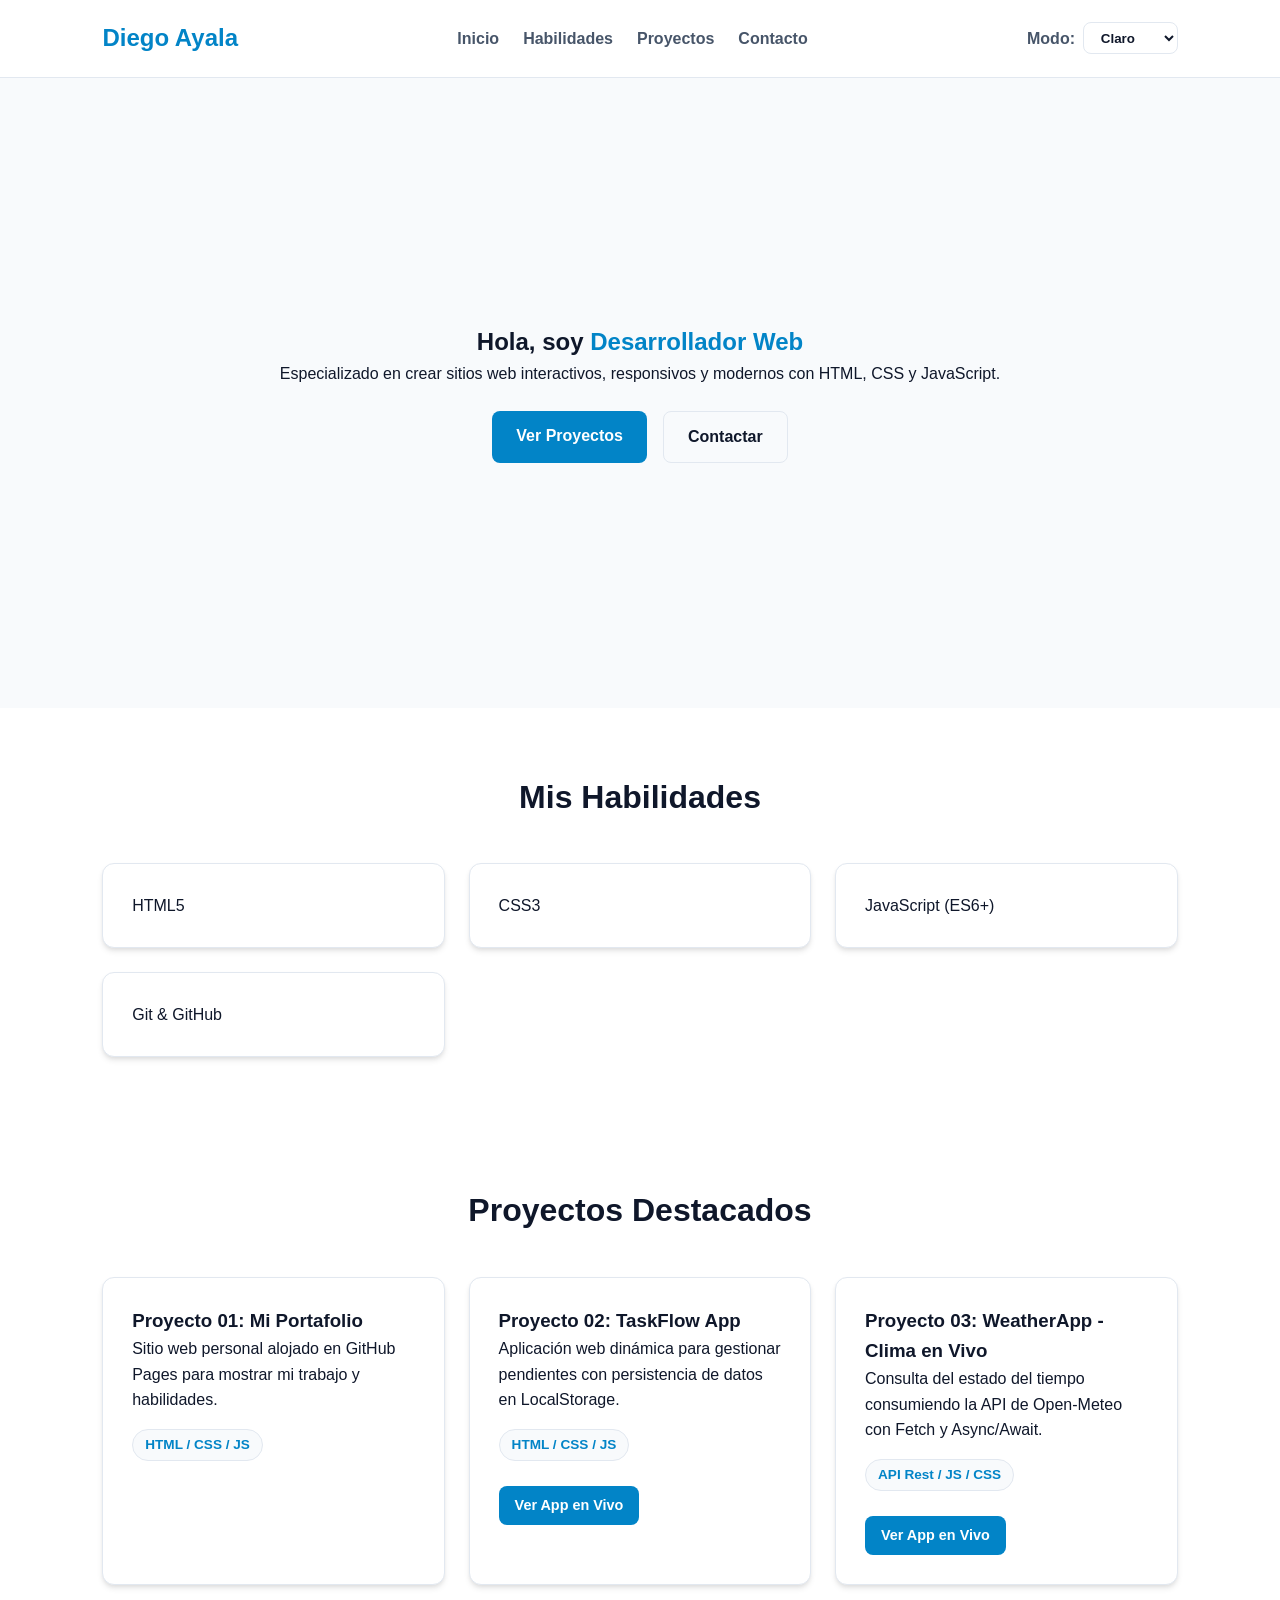
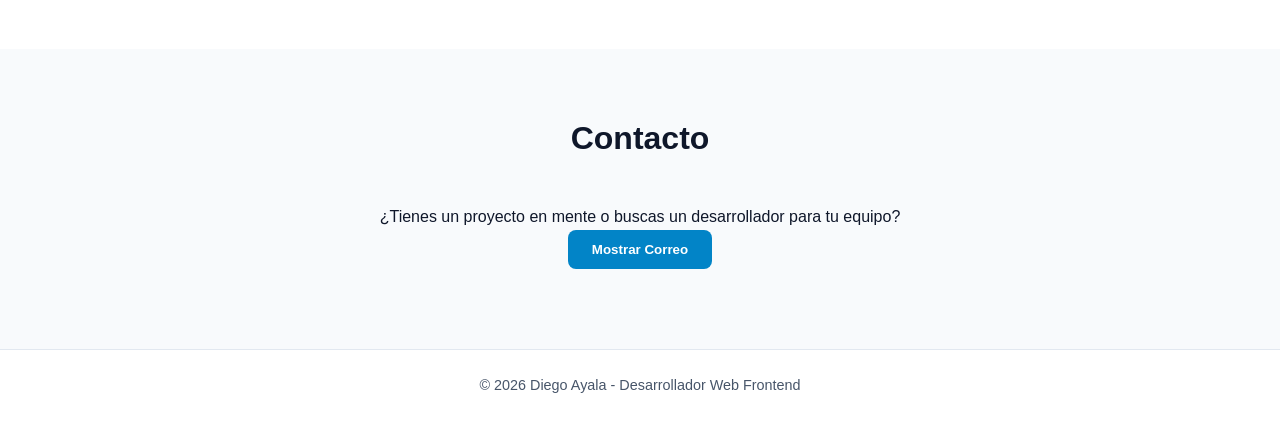
==== index.html @ 1b3116e3 "Cambiado boton de tema por desplegable Modo Claro/Oscuro" ====
<!DOCTYPE html>
<html lang="es">
<head>
    <meta charset="UTF-8">
    <meta name="viewport" content="width=device-width, initial-scale=1.0">
    <title>Portafolio | Desarrollador Web Frontend</title>
    <link rel="stylesheet" href="./css/styles.css">
</head>
<body>

    <header class="navbar">
        <div class="logo">Diego Ayala</div>
        <nav>
            <ul>
                <li><a href="#inicio">Inicio</a></li>
                <li><a href="#habilidades">Habilidades</a></li>
                <li><a href="#proyectos">Proyectos</a></li>
                <li><a href="#contacto">Contacto</a></li>
            </ul>
        </nav>
        <div class="theme-selector">
    <label for="theme-select">Modo:</label>
    <select id="theme-select" class="theme-dropdown">
        <option value="light">Claro</option>
        <option value="dark">Oscuro</option>
    </select>
</div>
    </header>

    <main>
        <section id="inicio" class="hero">
            <div class="hero-content">
                <h1>Hola, soy <span class="highlight">Desarrollador Web</span></h1>
                <p>Especializado en crear sitios web interactivos, responsivos y modernos con HTML, CSS y JavaScript.</p>
                <div class="hero-buttons">
                    <a href="#proyectos" class="btn primary">Ver Proyectos</a>
                    <a href="#contacto" class="btn secondary">Contactar</a>
                </div>
            </div>
        </section>

        <section id="habilidades" class="skills">
            <h2>Mis Habilidades</h2>
            <div class="skills-grid">
                <div class="skill-card">HTML5</div>
                <div class="skill-card">CSS3</div>
                <div class="skill-card">JavaScript (ES6+)</div>
                <div class="skill-card">Git & GitHub</div>
            </div>
        </section>

        <section id="proyectos" class="projects">
            <h2>Proyectos Destacados</h2>
            <div class="projects-grid">
                <div class="project-card">
                    <h3>Proyecto 01: Mi Portafolio</h3>
                    <p>Sitio web personal alojado en GitHub Pages para mostrar mi trabajo y habilidades.</p>
                    <span class="tag">HTML / CSS / JS</span>
                </div>

                <div class="project-card">
                    <h3>Proyecto 02: TaskFlow App</h3>
                    <p>Aplicación web dinámica para gestionar pendientes con persistencia de datos en LocalStorage.</p>
                    <span class="tag">HTML / CSS / JS</span>
                    <br><br>
                    <a href="./landing-app/" class="btn primary btn-app">Ver App en Vivo</a>
                </div>

                <div class="project-card">
                    <h3>Proyecto 03: WeatherApp - Clima en Vivo</h3>
                    <p>Consulta del estado del tiempo consumiendo la API de Open-Meteo con Fetch y Async/Await.</p>
                    <span class="tag">API Rest / JS / CSS</span>
                    <br><br>
                    <a href="./weather-app/" class="btn primary btn-app">Ver App en Vivo</a>
                </div>
            </div>
        </section>

        <section id="contacto" class="contact">
            <h2>Contacto</h2>
            <p>¿Tienes un proyecto en mente o buscas un desarrollador para tu equipo?</p>
            <button id="btn-contacto" class="btn primary">Mostrar Correo</button>
            <p id="info-contacto" class="hidden-info"></p>
        </section>
    </main>

    <footer>
        <p>&copy; 2026 Diego Ayala - Desarrollador Web Frontend</p>
    </footer>

    <script src="./js/main.js"></script>
</body>
</html>
---- css/styles.css ----
:root {
    --bg-primary: #ffffff;
    --bg-secondary: #f8fafc;
    --bg-card: #ffffff;
    --text-primary: #0f172a;
    --text-secondary: #475569;
    --accent-color: #0284c7;
    --accent-hover: #0369a1;
    --border-color: #e2e8f0;
    --shadow: 0 4px 6px -1px rgba(0, 0, 0, 0.1), 0 2px 4px -1px rgba(0, 0, 0, 0.06);
    --shadow-hover: 0 20px 25px -5px rgba(0, 0, 0, 0.1), 0 10px 10px -5px rgba(0, 0, 0, 0.04);
}

[data-theme="dark"] {
    --bg-primary: #0f172a;
    --bg-secondary: #1e293b;
    --bg-card: #1e293b;
    --text-primary: #f8fafc;
    --text-secondary: #94a3b8;
    --accent-color: #38bdf8;
    --accent-hover: #7dd3fc;
    --border-color: #334155;
    --shadow: 0 4px 6px -1px rgba(0, 0, 0, 0.3);
    --shadow-hover: 0 20px 25px -5px rgba(0, 0, 0, 0.5);
}

html {
    scroll-behavior: smooth;
}

* {
    margin: 0;
    padding: 0;
    box-sizing: border-box;
    transition: background-color 0.3s ease, color 0.3s ease, border-color 0.3s ease, transform 0.3s ease, box-shadow 0.3s ease;
}

body {
    font-family: 'Segoe UI', Tahoma, Geneva, Verdana, sans-serif;
    background-color: var(--bg-primary);
    color: var(--text-primary);
    line-height: 1.6;
}


.navbar {
    display: flex;
    justify-content: space-between;
    align-items: center;
    padding: 1.2rem 8%;
    background-color: var(--bg-card);
    border-bottom: 1px solid var(--border-color);
    position: sticky;
    top: 0;
    z-index: 100;
}

.logo {
    font-size: 1.5rem;
    font-weight: 700;
    color: var(--accent-color);
}

.navbar nav ul {
    display: flex;
    list-style: none;
    gap: 1.5rem;
}

.navbar nav a {
    text-decoration: none;
    color: var(--text-secondary);
    font-weight: 600;
}

.navbar nav a:hover {
    color: var(--accent-color);
}

.theme-selector {
    display: flex;
    align-items: center;
    gap: 0.5rem;
    font-weight: 600;
    color: var(--text-secondary);
}

.theme-dropdown {
    background-color: var(--bg-primary);
    color: var(--text-primary);
    border: 1px solid var(--border-color);
    padding: 0.4rem 0.8rem;
    border-radius: 8px;
    font-weight: 600;
    cursor: pointer;
    outline: none;
}

.theme-dropdown:focus {
    border-color: var(--accent-color);
}


section {
    padding: 4rem 8%;
}

.hero {
    min-height: 70vh;
    display: flex;
    align-items: center;
    justify-content: center;
    text-align: center;
    background-color: var(--bg-secondary);
}

.highlight {
    color: var(--accent-color);
}

.hero-buttons {
    margin-top: 1.5rem;
    display: flex;
    gap: 1rem;
    justify-content: center;
}

.btn {
    padding: 0.75rem 1.5rem;
    border-radius: 8px;
    text-decoration: none;
    font-weight: 600;
    border: none;
    cursor: pointer;
    display: inline-block;
}

.btn.primary {
    background-color: var(--accent-color);
    color: #fff;
}

.btn.primary:hover {
    background-color: var(--accent-hover);
    transform: translateY(-2px);
}

.btn.secondary {
    background-color: transparent;
    color: var(--text-primary);
    border: 1px solid var(--border-color);
}

.btn.secondary:hover {
    border-color: var(--accent-color);
    color: var(--accent-color);
}


h2 {
    text-align: center;
    margin-bottom: 2.5rem;
    font-size: 2rem;
}

.skills-grid, .projects-grid {
    display: grid;
    grid-template-columns: repeat(auto-fit, minmax(280px, 1fr));
    gap: 1.5rem;
}

.skill-card, .project-card {
    background-color: var(--bg-card);
    padding: 1.8rem;
    border-radius: 12px;
    border: 1px solid var(--border-color);
    box-shadow: var(--shadow);
}

.skill-card:hover, .project-card:hover {
    transform: translateY(-6px);
    box-shadow: var(--shadow-hover);
}

.tag {
    display: inline-block;
    background-color: var(--bg-secondary);
    color: var(--accent-color);
    padding: 0.25rem 0.75rem;
    border-radius: 20px;
    font-size: 0.85rem;
    font-weight: 600;
    margin-top: 1rem;
    border: 1px solid var(--border-color);
}

.btn-app {
    font-size: 0.9rem;
    padding: 0.5rem 1rem;
}


.contact {
    text-align: center;
    background-color: var(--bg-secondary);
}

.hidden-info {
    margin-top: 1rem;
    font-weight: bold;
    color: var(--accent-color);
}

footer {
    text-align: center;
    padding: 1.5rem;
    border-top: 1px solid var(--border-color);
    color: var(--text-secondary);
    font-size: 0.9rem;
}
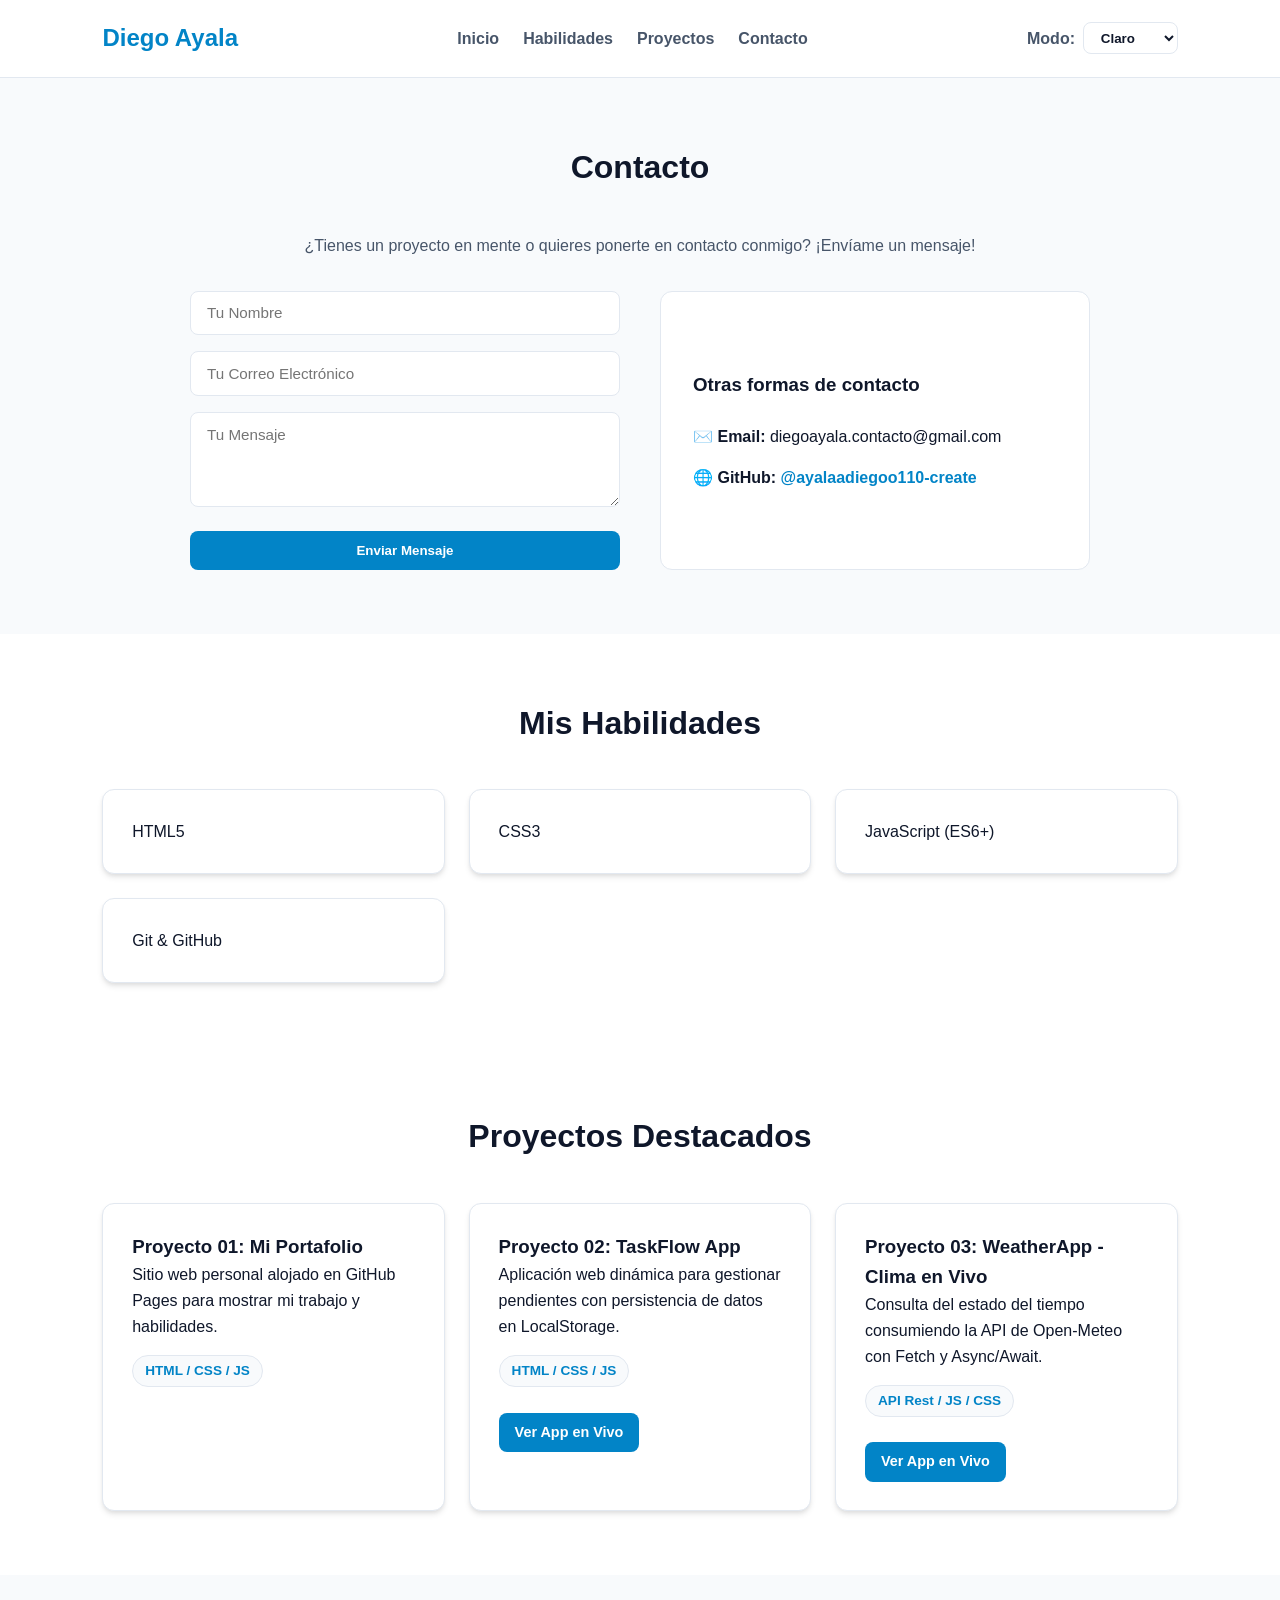
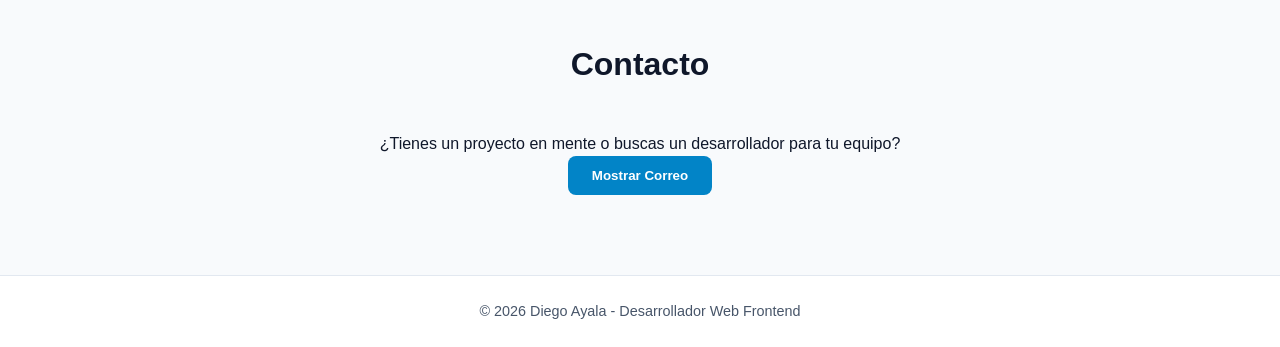
==== commit fd30079e: "Mejorria en  Formulario de contacto interactivo y redes" ====
--- a/index.html
+++ b/index.html
@@ -18,23 +18,40 @@
                 <li><a href="#contacto">Contacto</a></li>
             </ul>
         </nav>
+        
         <div class="theme-selector">
-    <label for="theme-select">Modo:</label>
-    <select id="theme-select" class="theme-dropdown">
-        <option value="light">Claro</option>
-        <option value="dark">Oscuro</option>
-    </select>
-</div>
+            <label for="theme-select">Modo:</label>
+            <select id="theme-select" class="theme-dropdown">
+                <option value="light">Claro</option>
+                <option value="dark">Oscuro</option>
+            </select>
+        </div>
     </header>
 
     <main>
-        <section id="inicio" class="hero">
-            <div class="hero-content">
-                <h1>Hola, soy <span class="highlight">Desarrollador Web</span></h1>
-                <p>Especializado en crear sitios web interactivos, responsivos y modernos con HTML, CSS y JavaScript.</p>
-                <div class="hero-buttons">
-                    <a href="#proyectos" class="btn primary">Ver Proyectos</a>
-                    <a href="#contacto" class="btn secondary">Contactar</a>
+        <section id="contacto" class="contact">
+            <h2>Contacto</h2>
+            <p class="contact-subtitle">¿Tienes un proyecto en mente o quieres ponerte en contacto conmigo? ¡Envíame un mensaje!</p>
+
+            <div class="contact-container">
+                <form id="contact-form" class="contact-form">
+                    <div class="form-group">
+                        <input type="text" id="nombre" placeholder="Tu Nombre" required>
+                    </div>
+                    <div class="form-group">
+                        <input type="email" id="email" placeholder="Tu Correo Electrónico" required>
+                    </div>
+                    <div class="form-group">
+                        <textarea id="mensaje" rows="4" placeholder="Tu Mensaje" required></textarea>
+                    </div>
+                    <button type="submit" class="btn primary">Enviar Mensaje</button>
+                    <p id="form-response" class="form-response"></p>
+                </form>
+
+                <div class="contact-links">
+                    <h3>Otras formas de contacto</h3>
+                    <p>✉️ <strong>Email:</strong> diegoayala.contacto@gmail.com</p>
+                    <p>🌐 <strong>GitHub:</strong> <a href="https://github.com/ayalaadiegoo110-create" target="_blank">@ayalaadiegoo110-create</a></p>
                 </div>
             </div>
         </section>
--- a/css/styles.css
+++ b/css/styles.css
@@ -43,7 +43,7 @@
     line-height: 1.6;
 }
 
-
+/* Navbar */
 .navbar {
     display: flex;
     justify-content: space-between;
@@ -218,4 +218,75 @@
     border-top: 1px solid var(--border-color);
     color: var(--text-secondary);
     font-size: 0.9rem;
+}
+
+/* Estilos para el Formulario de Contacto (Paso B) */
+.contact-subtitle {
+    margin-bottom: 2rem;
+    color: var(--text-secondary);
+}
+
+.contact-container {
+    display: grid;
+    grid-template-columns: repeat(auto-fit, minmax(300px, 1fr));
+    gap: 2.5rem;
+    max-width: 900px;
+    margin: 0 auto;
+    text-align: left;
+}
+
+.contact-form {
+    display: flex;
+    flex-direction: column;
+    gap: 1rem;
+}
+
+.form-group input,
+.form-group textarea {
+    width: 100%;
+    padding: 0.8rem 1rem;
+    border-radius: 8px;
+    border: 1px solid var(--border-color);
+    background-color: var(--bg-card);
+    color: var(--text-primary);
+    font-size: 0.95rem;
+    outline: none;
+    font-family: inherit;
+}
+
+.form-group input:focus,
+.form-group textarea:focus {
+    border-color: var(--accent-color);
+}
+
+.form-response {
+    margin-top: 0.5rem;
+    font-weight: 600;
+    color: var(--accent-color);
+    display: none;
+}
+
+.contact-links {
+    display: flex;
+    flex-direction: column;
+    gap: 1rem;
+    justify-content: center;
+    background-color: var(--bg-card);
+    padding: 2rem;
+    border-radius: 12px;
+    border: 1px solid var(--border-color);
+}
+
+.contact-links h3 {
+    margin-bottom: 0.5rem;
+}
+
+.contact-links a {
+    color: var(--accent-color);
+    text-decoration: none;
+    font-weight: 600;
+}
+
+.contact-links a:hover {
+    text-decoration: underline;
 }
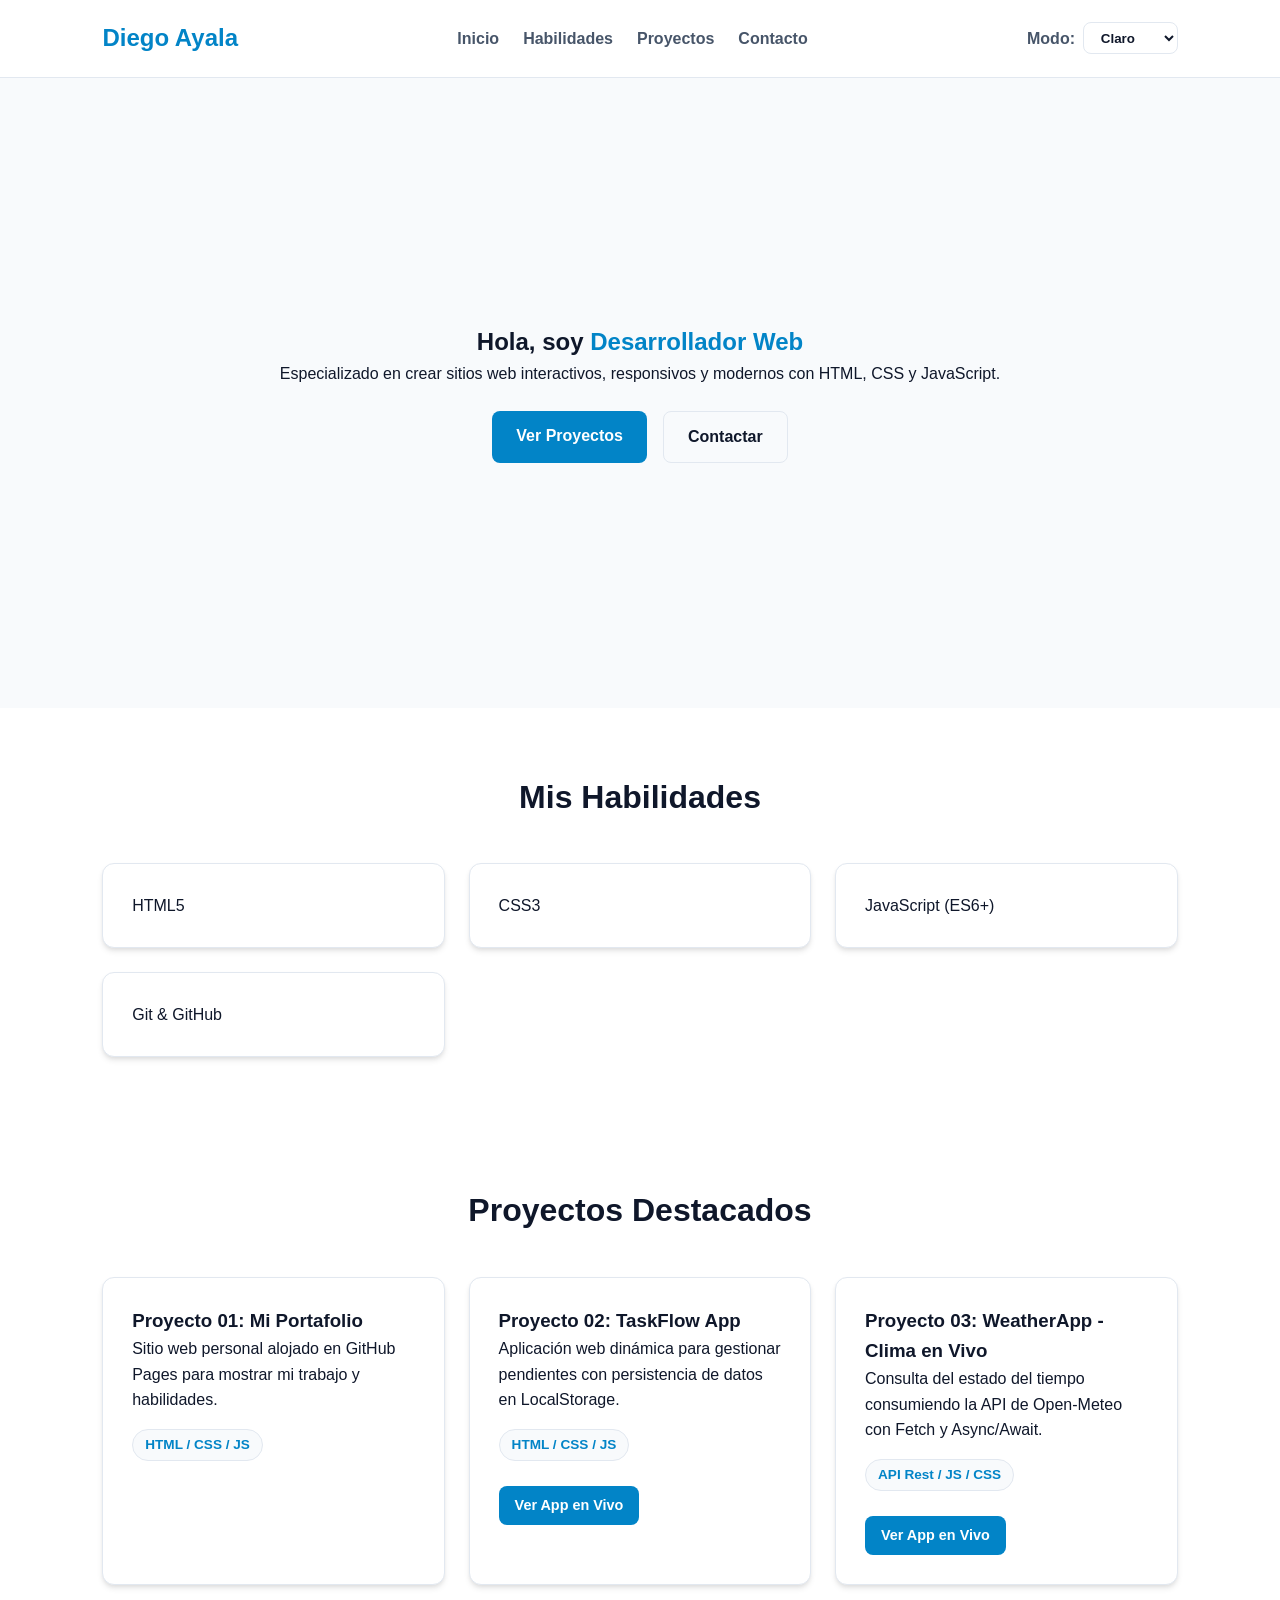
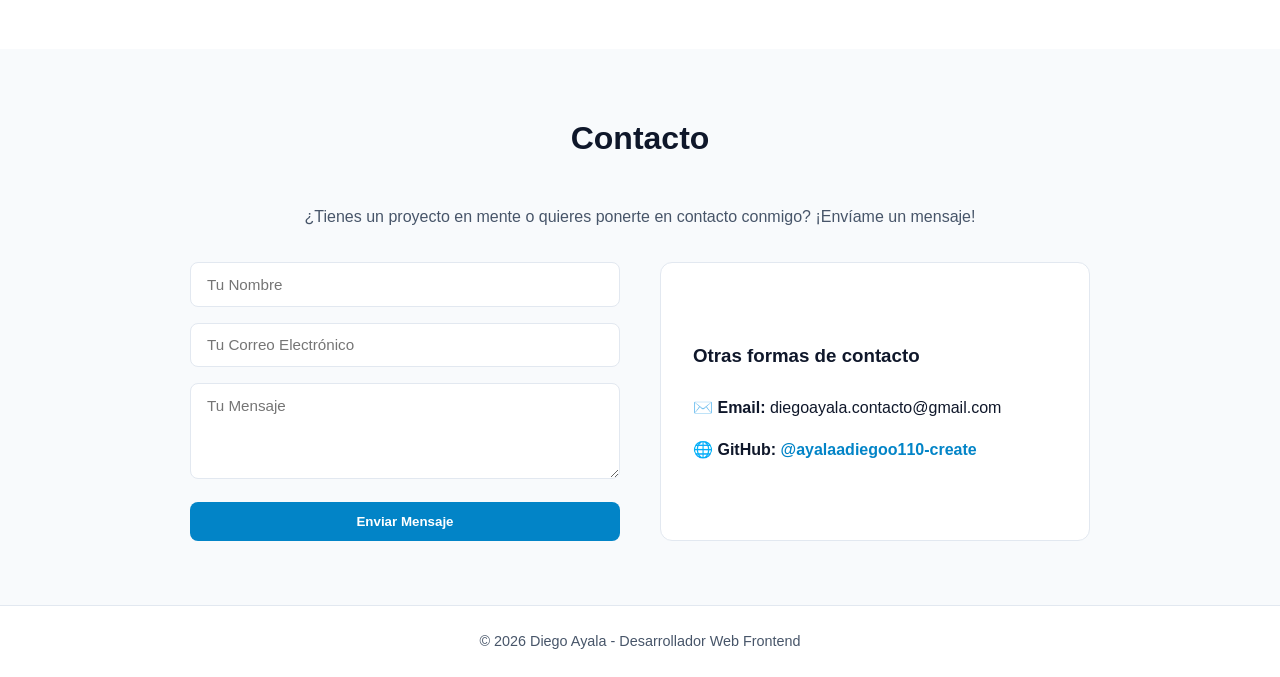
==== commit 8d94b79b: "Formulario de contacto interactivo y redes" ====
--- a/index.html
+++ b/index.html
@@ -29,29 +29,13 @@
     </header>
 
     <main>
-        <section id="contacto" class="contact">
-            <h2>Contacto</h2>
-            <p class="contact-subtitle">¿Tienes un proyecto en mente o quieres ponerte en contacto conmigo? ¡Envíame un mensaje!</p>
-
-            <div class="contact-container">
-                <form id="contact-form" class="contact-form">
-                    <div class="form-group">
-                        <input type="text" id="nombre" placeholder="Tu Nombre" required>
-                    </div>
-                    <div class="form-group">
-                        <input type="email" id="email" placeholder="Tu Correo Electrónico" required>
-                    </div>
-                    <div class="form-group">
-                        <textarea id="mensaje" rows="4" placeholder="Tu Mensaje" required></textarea>
-                    </div>
-                    <button type="submit" class="btn primary">Enviar Mensaje</button>
-                    <p id="form-response" class="form-response"></p>
-                </form>
-
-                <div class="contact-links">
-                    <h3>Otras formas de contacto</h3>
-                    <p>✉️ <strong>Email:</strong> diegoayala.contacto@gmail.com</p>
-                    <p>🌐 <strong>GitHub:</strong> <a href="https://github.com/ayalaadiegoo110-create" target="_blank">@ayalaadiegoo110-create</a></p>
+        <section id="inicio" class="hero">
+            <div class="hero-content">
+                <h1>Hola, soy <span class="highlight">Desarrollador Web</span></h1>
+                <p>Especializado en crear sitios web interactivos, responsivos y modernos con HTML, CSS y JavaScript.</p>
+                <div class="hero-buttons">
+                    <a href="#proyectos" class="btn primary">Ver Proyectos</a>
+                    <a href="#contacto" class="btn secondary">Contactar</a>
                 </div>
             </div>
         </section>
@@ -95,9 +79,29 @@
 
         <section id="contacto" class="contact">
             <h2>Contacto</h2>
-            <p>¿Tienes un proyecto en mente o buscas un desarrollador para tu equipo?</p>
-            <button id="btn-contacto" class="btn primary">Mostrar Correo</button>
-            <p id="info-contacto" class="hidden-info"></p>
+            <p class="contact-subtitle">¿Tienes un proyecto en mente o quieres ponerte en contacto conmigo? ¡Envíame un mensaje!</p>
+
+            <div class="contact-container">
+                <form id="contact-form" class="contact-form">
+                    <div class="form-group">
+                        <input type="text" id="nombre" placeholder="Tu Nombre" required>
+                    </div>
+                    <div class="form-group">
+                        <input type="email" id="email" placeholder="Tu Correo Electrónico" required>
+                    </div>
+                    <div class="form-group">
+                        <textarea id="mensaje" rows="4" placeholder="Tu Mensaje" required></textarea>
+                    </div>
+                    <button type="submit" class="btn primary">Enviar Mensaje</button>
+                    <p id="form-response" class="form-response"></p>
+                </form>
+
+                <div class="contact-links">
+                    <h3>Otras formas de contacto</h3>
+                    <p>✉️ <strong>Email:</strong> diegoayala.contacto@gmail.com</p>
+                    <p>🌐 <strong>GitHub:</strong> <a href="https://github.com/ayalaadiegoo110-create" target="_blank">@ayalaadiegoo110-create</a></p>
+                </div>
+            </div>
         </section>
     </main>
 
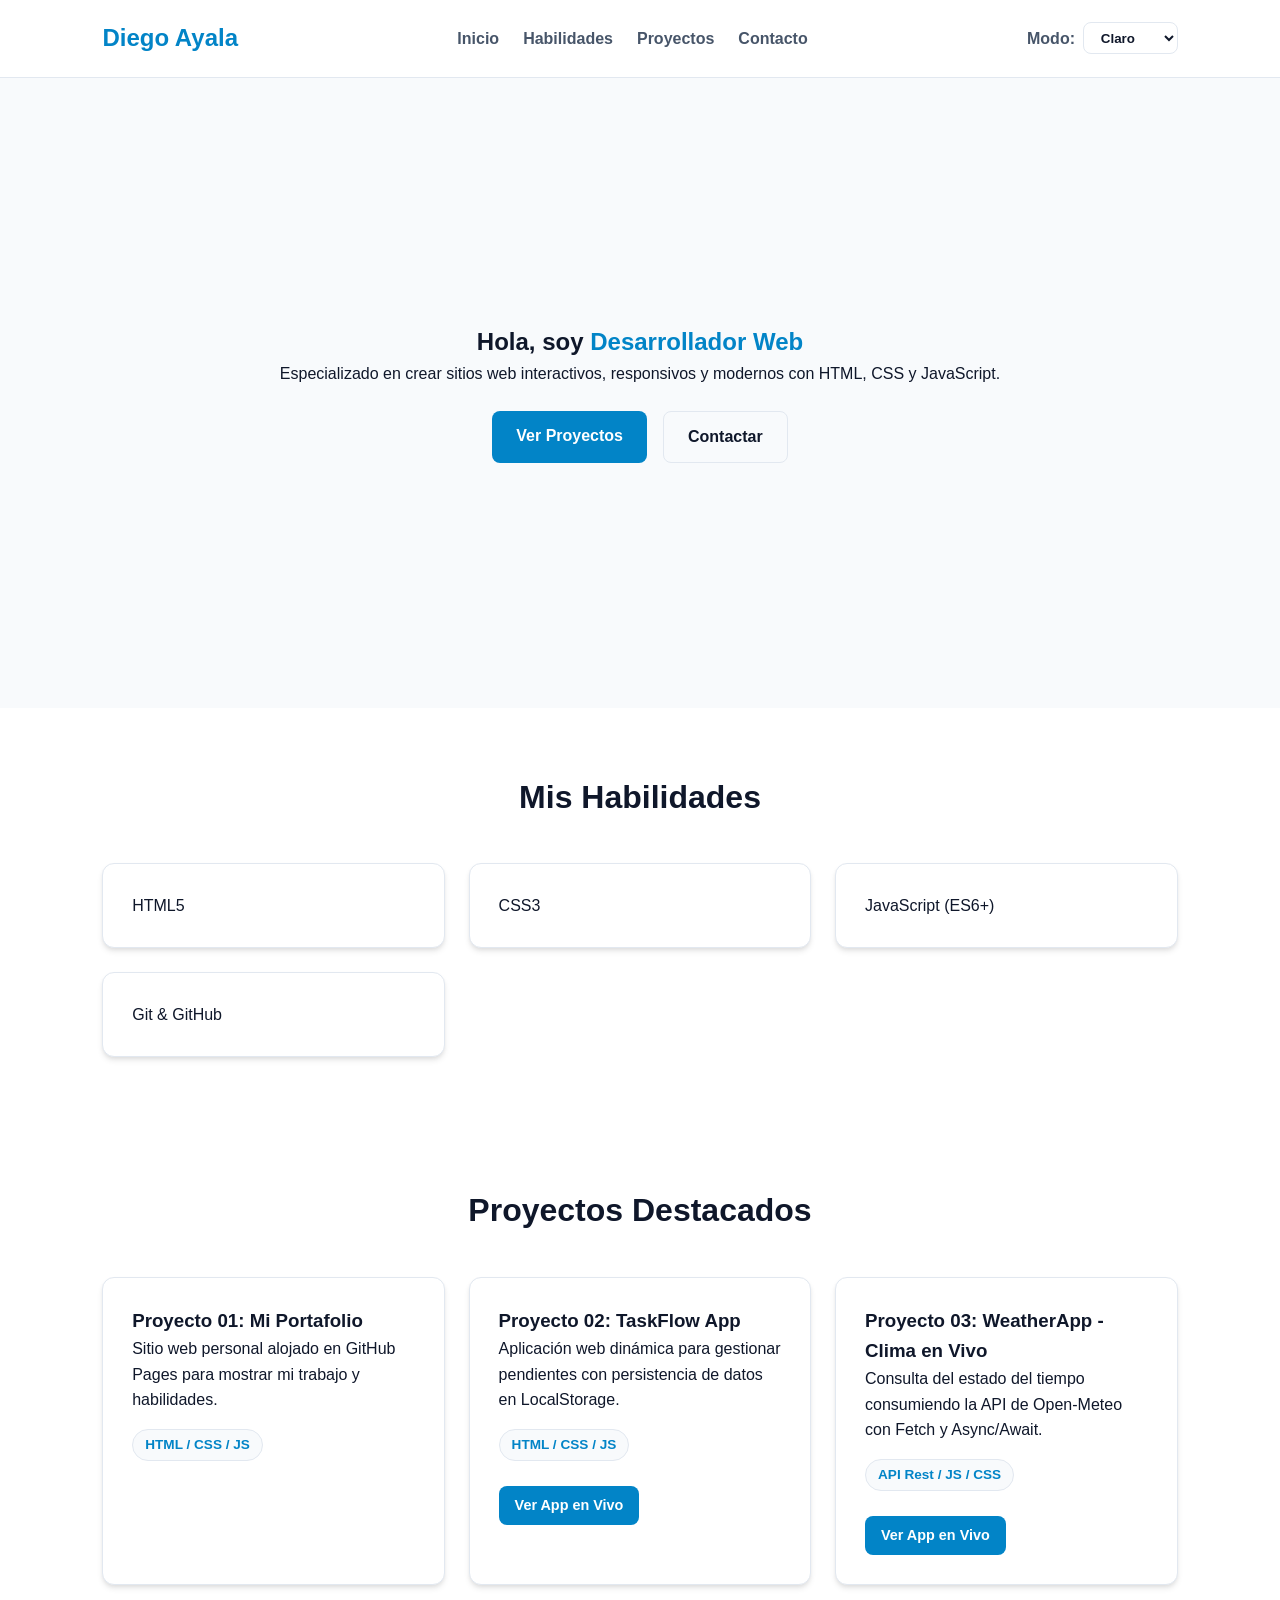
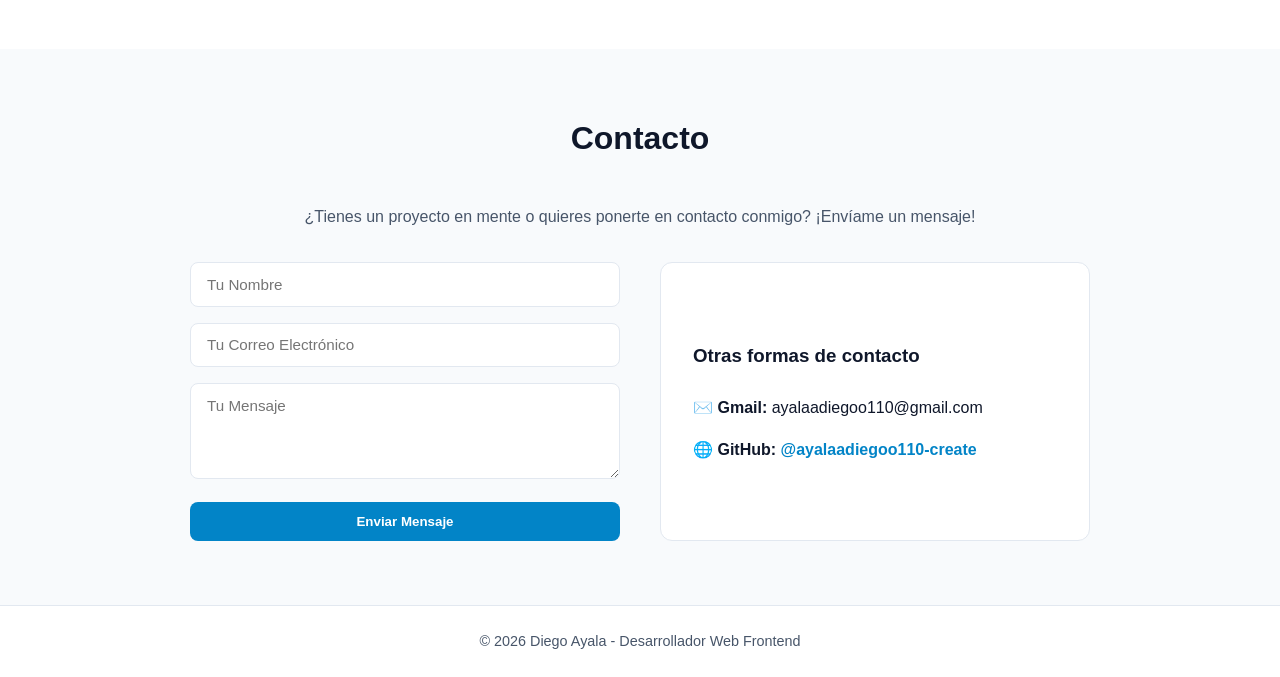
==== commit 526fa6fa: "Actualizado" ====
--- a/index.html
+++ b/index.html
@@ -98,7 +98,7 @@
 
                 <div class="contact-links">
                     <h3>Otras formas de contacto</h3>
-                    <p>✉️ <strong>Email:</strong> diegoayala.contacto@gmail.com</p>
+                    <p>✉️ <strong>Gmail:</strong> ayalaadiegoo110@gmail.com</p>
                     <p>🌐 <strong>GitHub:</strong> <a href="https://github.com/ayalaadiegoo110-create" target="_blank">@ayalaadiegoo110-create</a></p>
                 </div>
             </div>
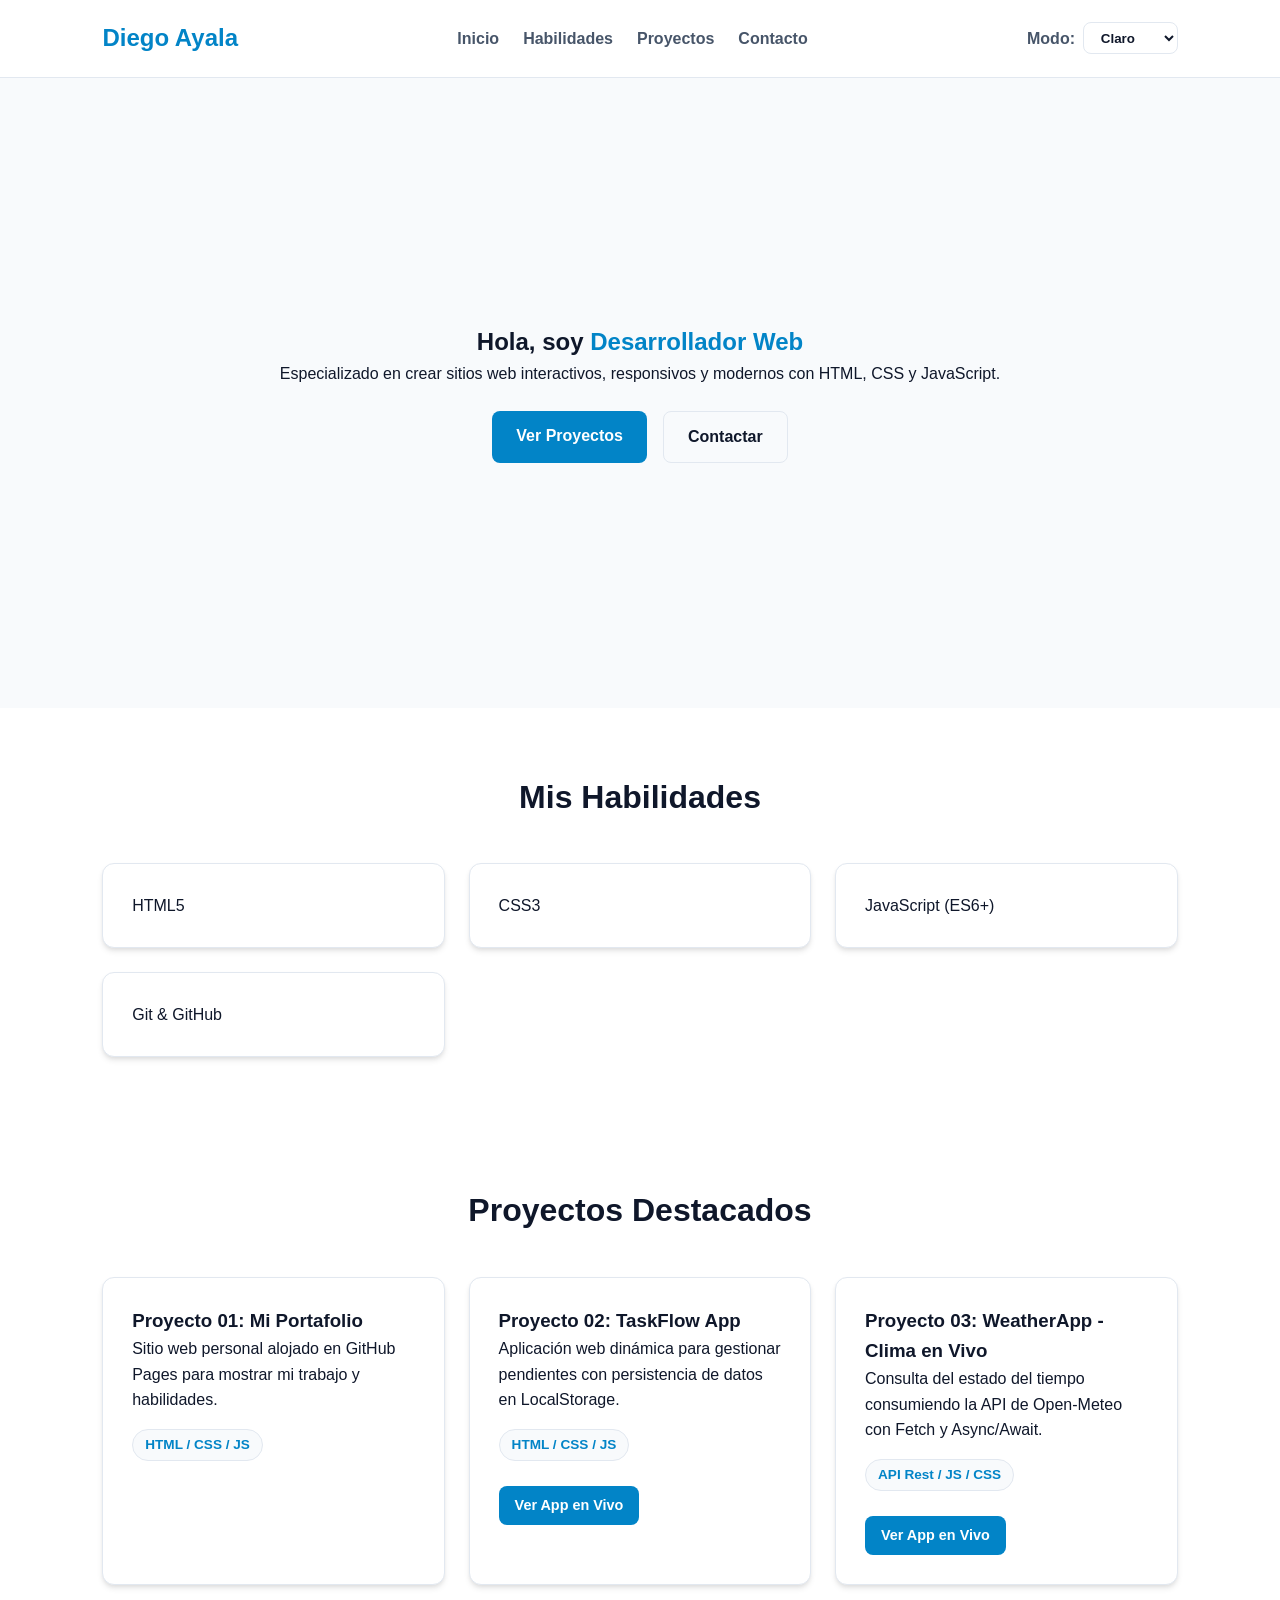
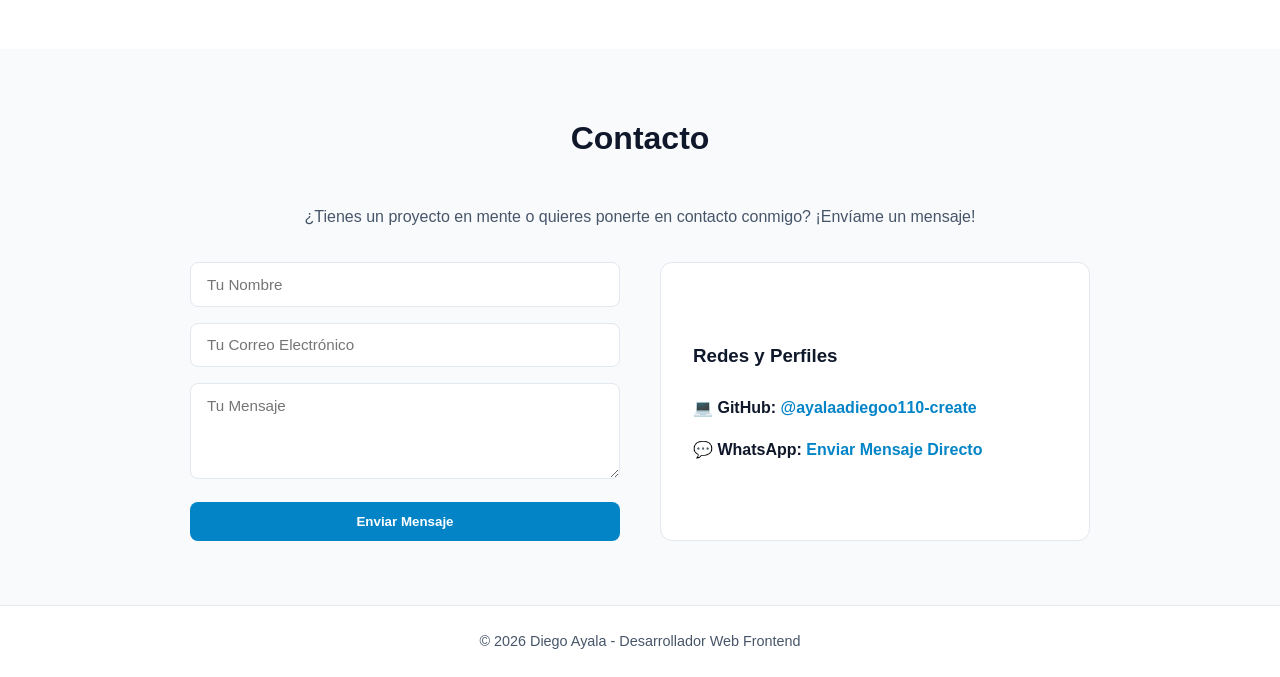
==== commit c1855556: "Mejoria" ====
--- a/index.html
+++ b/index.html
@@ -77,32 +77,32 @@
             </div>
         </section>
 
-        <section id="contacto" class="contact">
-            <h2>Contacto</h2>
-            <p class="contact-subtitle">¿Tienes un proyecto en mente o quieres ponerte en contacto conmigo? ¡Envíame un mensaje!</p>
+       <section id="contacto" class="contact">
+    <h2>Contacto</h2>
+    <p class="contact-subtitle">¿Tienes un proyecto en mente o quieres ponerte en contacto conmigo? ¡Envíame un mensaje!</p>
 
-            <div class="contact-container">
-                <form id="contact-form" class="contact-form">
-                    <div class="form-group">
-                        <input type="text" id="nombre" placeholder="Tu Nombre" required>
-                    </div>
-                    <div class="form-group">
-                        <input type="email" id="email" placeholder="Tu Correo Electrónico" required>
-                    </div>
-                    <div class="form-group">
-                        <textarea id="mensaje" rows="4" placeholder="Tu Mensaje" required></textarea>
-                    </div>
-                    <button type="submit" class="btn primary">Enviar Mensaje</button>
-                    <p id="form-response" class="form-response"></p>
-                </form>
+    <div class="contact-container">
+        <form id="contact-form" class="contact-form">
+            <div class="form-group">
+                <input type="text" id="nombre" placeholder="Tu Nombre" required>
+            </div>
+            <div class="form-group">
+                <input type="email" id="email" placeholder="Tu Correo Electrónico" required>
+            </div>
+            <div class="form-group">
+                <textarea id="mensaje" rows="4" placeholder="Tu Mensaje" required></textarea>
+            </div>
+            <button type="submit" class="btn primary">Enviar Mensaje</button>
+            <p id="form-response" class="form-response"></p>
+        </form>
 
-                <div class="contact-links">
-                    <h3>Otras formas de contacto</h3>
-                    <p>✉️ <strong>Gmail:</strong> ayalaadiegoo110@gmail.com</p>
-                    <p>🌐 <strong>GitHub:</strong> <a href="https://github.com/ayalaadiegoo110-create" target="_blank">@ayalaadiegoo110-create</a></p>
-                </div>
-            </div>
-        </section>
+        <div class="contact-links">
+            <h3>Redes y Perfiles</h3>
+            <p>💻 <strong>GitHub:</strong> <a href="https://github.com/ayalaadiegoo110-create" target="_blank">@ayalaadiegoo110-create</a></p>
+            <p>💬 <strong>WhatsApp:</strong> <a href="https://wa.me/595987225015" target="_blank">Enviar Mensaje Directo</a></p>
+        </div>
+    </div>
+</section>
     </main>
 
     <footer>
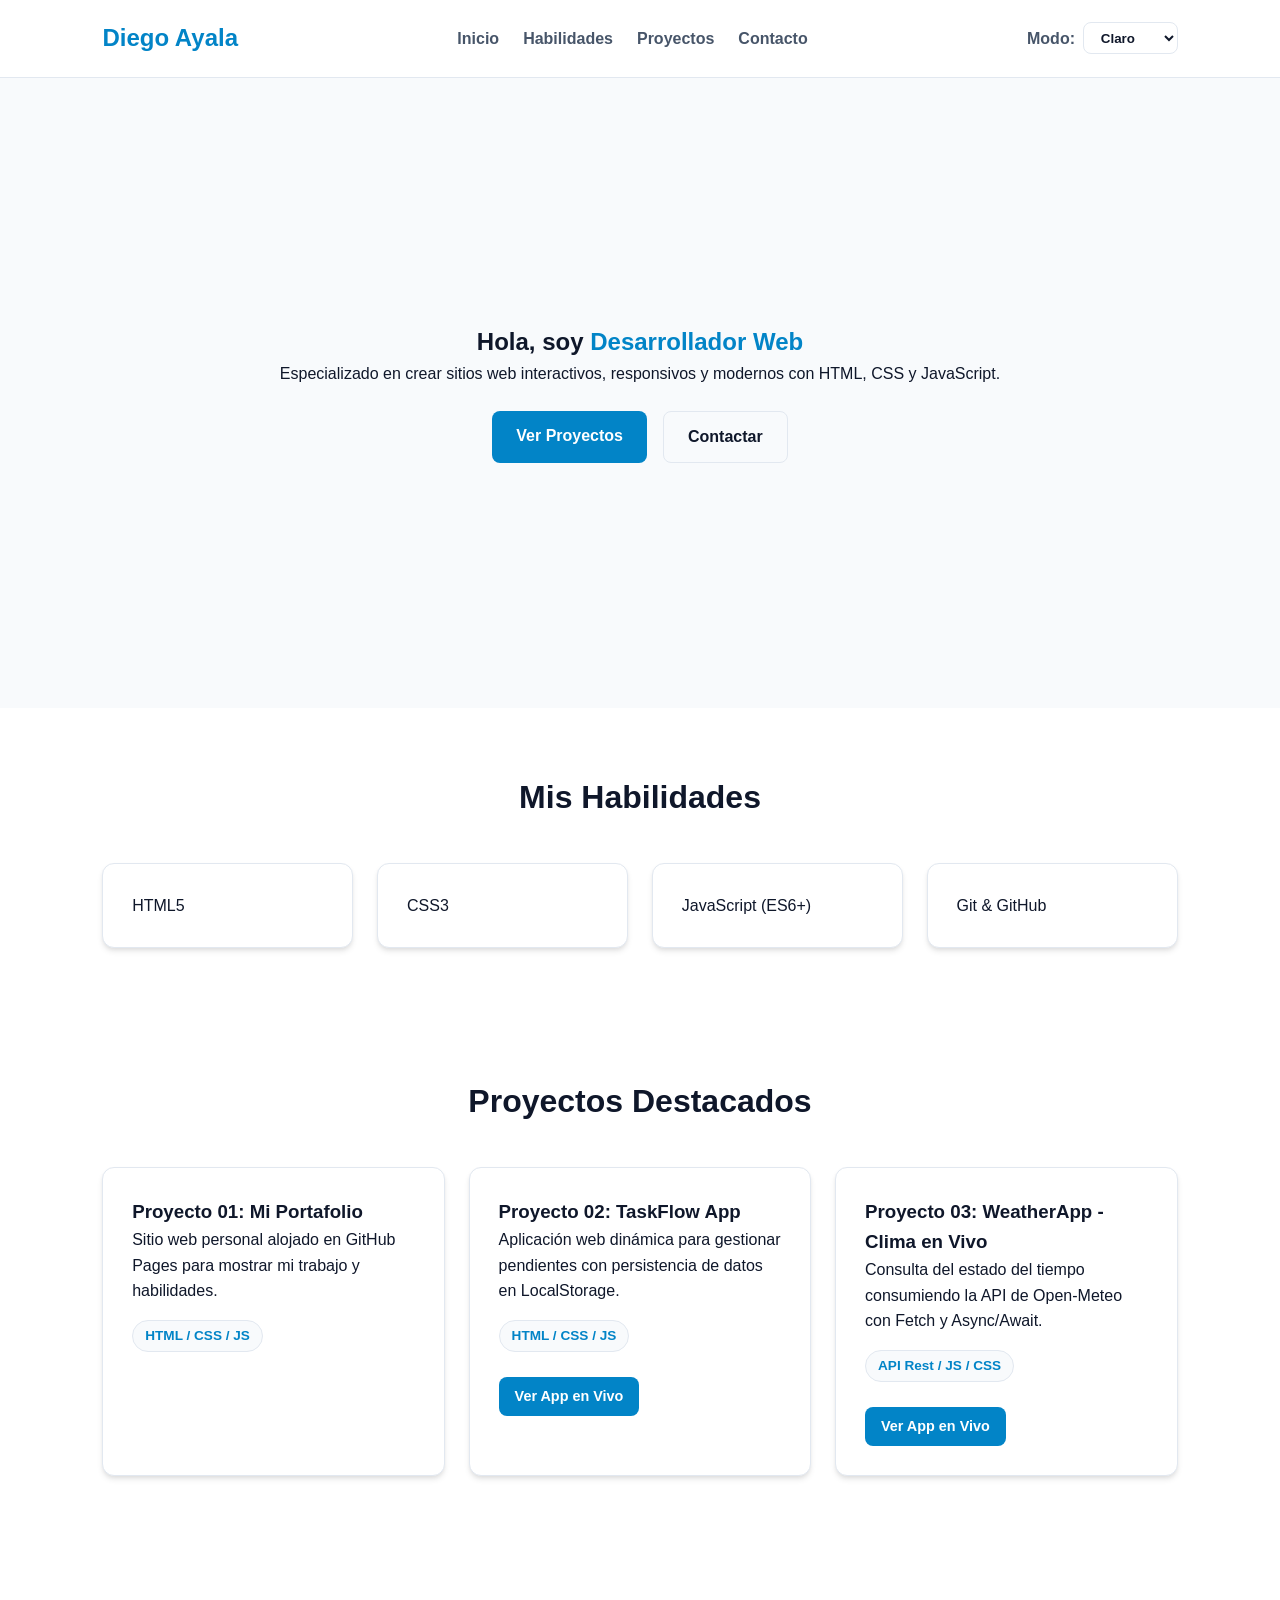
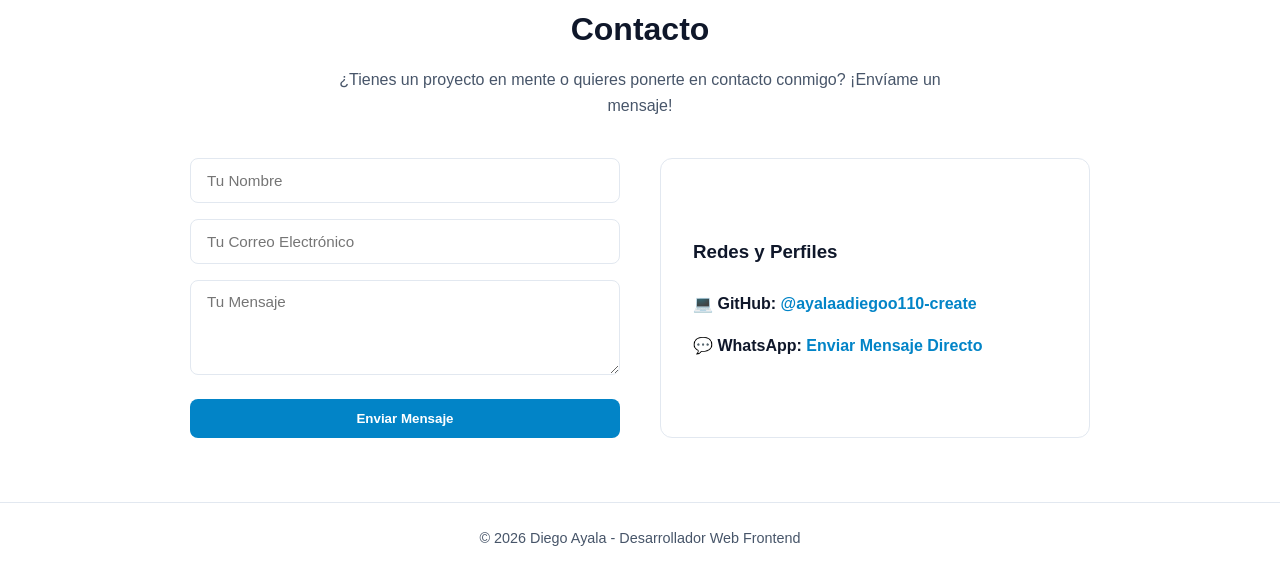
==== commit f8a113f3: "Centrar Pregunta" ====
--- a/index.html
+++ b/index.html
@@ -77,32 +77,32 @@
             </div>
         </section>
 
-       <section id="contacto" class="contact">
-    <h2>Contacto</h2>
-    <p class="contact-subtitle">¿Tienes un proyecto en mente o quieres ponerte en contacto conmigo? ¡Envíame un mensaje!</p>
+        <section id="contacto" class="contact">
+            <h2>Contacto</h2>
+            <p class="contact-subtitle">¿Tienes un proyecto en mente o quieres ponerte en contacto conmigo? ¡Envíame un mensaje!</p>
 
-    <div class="contact-container">
-        <form id="contact-form" class="contact-form">
-            <div class="form-group">
-                <input type="text" id="nombre" placeholder="Tu Nombre" required>
+            <div class="contact-container">
+                <form id="contact-form" class="contact-form">
+                    <div class="form-group">
+                        <input type="text" id="nombre" name="nombre" placeholder="Tu Nombre" required>
+                    </div>
+                    <div class="form-group">
+                        <input type="email" id="email" name="email" placeholder="Tu Correo Electrónico" required>
+                    </div>
+                    <div class="form-group">
+                        <textarea id="mensaje" name="mensaje" rows="4" placeholder="Tu Mensaje" required></textarea>
+                    </div>
+                    <button type="submit" class="btn primary">Enviar Mensaje</button>
+                    <p id="form-response" class="form-response"></p>
+                </form>
+
+                <div class="contact-links">
+                    <h3>Redes y Perfiles</h3>
+                    <p>💻 <strong>GitHub:</strong> <a href="https://github.com/ayalaadiegoo110-create" target="_blank">@ayalaadiegoo110-create</a></p>
+                    <p>💬 <strong>WhatsApp:</strong> <a href="https://wa.me/595987225015" target="_blank">Enviar Mensaje Directo</a></p>
+                </div>
             </div>
-            <div class="form-group">
-                <input type="email" id="email" placeholder="Tu Correo Electrónico" required>
-            </div>
-            <div class="form-group">
-                <textarea id="mensaje" rows="4" placeholder="Tu Mensaje" required></textarea>
-            </div>
-            <button type="submit" class="btn primary">Enviar Mensaje</button>
-            <p id="form-response" class="form-response"></p>
-        </form>
-
-        <div class="contact-links">
-            <h3>Redes y Perfiles</h3>
-            <p>💻 <strong>GitHub:</strong> <a href="https://github.com/ayalaadiegoo110-create" target="_blank">@ayalaadiegoo110-create</a></p>
-            <p>💬 <strong>WhatsApp:</strong> <a href="https://wa.me/595987225015" target="_blank">Enviar Mensaje Directo</a></p>
-        </div>
-    </div>
-</section>
+        </section>
     </main>
 
     <footer>
--- a/css/styles.css
+++ b/css/styles.css
@@ -1,4 +1,4 @@
-
+/* Variables de tema */
 :root {
     --bg-primary: #ffffff;
     --bg-secondary: #f8fafc;
@@ -27,6 +27,7 @@
 
 html {
     scroll-behavior: smooth;
+    overflow-x: hidden;
 }
 
 * {
@@ -41,6 +42,8 @@
     background-color: var(--bg-primary);
     color: var(--text-primary);
     line-height: 1.6;
+    overflow-x: hidden;
+    width: 100%;
 }
 
 /* Navbar */
@@ -101,7 +104,6 @@
     border-color: var(--accent-color);
 }
 
-
 section {
     padding: 4rem 8%;
 }
@@ -124,6 +126,7 @@
     display: flex;
     gap: 1rem;
     justify-content: center;
+    flex-wrap: wrap;
 }
 
 .btn {
@@ -157,7 +160,6 @@
     color: var(--accent-color);
 }
 
-
 h2 {
     text-align: center;
     margin-bottom: 2.5rem;
@@ -166,7 +168,7 @@
 
 .skills-grid, .projects-grid {
     display: grid;
-    grid-template-columns: repeat(auto-fit, minmax(280px, 1fr));
+    grid-template-columns: repeat(auto-fit, minmax(250px, 1fr));
     gap: 1.5rem;
 }
 
@@ -200,16 +202,82 @@
     padding: 0.5rem 1rem;
 }
 
-
-.contact {
-    text-align: center;
-    background-color: var(--bg-secondary);
-}
-
-.hidden-info {
-    margin-top: 1rem;
-    font-weight: bold;
-    color: var(--accent-color);
+/* Sección de Contacto */
+.contact h2 {
+    margin-bottom: 0.75rem; /* Ajusta la separación respecto al subtítulo */
+}
+
+.contact-subtitle {
+    text-align: center;       
+    max-width: 650px;         
+    margin: 0 auto 2.5rem auto; 
+    width: 100%;
+    color: var(--text-secondary);
+}
+
+.contact-container {
+    display: grid;
+    grid-template-columns: repeat(auto-fit, minmax(280px, 1fr));
+    gap: 2.5rem;
+    max-width: 900px;
+    margin: 0 auto;
+    text-align: left;
+}
+
+.contact-form {
+    display: flex;
+    flex-direction: column;
+    gap: 1rem;
+}
+
+.form-group input,
+.form-group textarea {
+    width: 100%;
+    padding: 0.8rem 1rem;
+    border-radius: 8px;
+    border: 1px solid var(--border-color);
+    background-color: var(--bg-card);
+    color: var(--text-primary);
+    font-size: 0.95rem;
+    outline: none;
+    font-family: inherit;
+}
+
+.form-group input:focus,
+.form-group textarea:focus {
+    border-color: var(--accent-color);
+}
+
+.form-response {
+    margin-top: 0.5rem;
+    font-weight: 600;
+    color: var(--accent-color);
+    display: none;
+}
+
+.contact-links {
+    display: flex;
+    flex-direction: column;
+    gap: 1rem;
+    justify-content: center;
+    background-color: var(--bg-card);
+    padding: 2rem;
+    border-radius: 12px;
+    border: 1px solid var(--border-color);
+}
+
+.contact-links h3 {
+    margin-bottom: 0.5rem;
+}
+
+.contact-links a {
+    color: var(--accent-color);
+    text-decoration: none;
+    font-weight: 600;
+}
+
+.contact-links a:hover {
+    text-decoration: underline;
 }
 
 footer {
@@ -220,73 +288,28 @@
     font-size: 0.9rem;
 }
 
-/* Estilos para el Formulario de Contacto (Paso B) */
-.contact-subtitle {
-    margin-bottom: 2rem;
-    color: var(--text-secondary);
-}
-
-.contact-container {
-    display: grid;
-    grid-template-columns: repeat(auto-fit, minmax(300px, 1fr));
-    gap: 2.5rem;
-    max-width: 900px;
-    margin: 0 auto;
-    text-align: left;
-}
-
-.contact-form {
-    display: flex;
-    flex-direction: column;
-    gap: 1rem;
-}
-
-.form-group input,
-.form-group textarea {
-    width: 100%;
-    padding: 0.8rem 1rem;
-    border-radius: 8px;
-    border: 1px solid var(--border-color);
-    background-color: var(--bg-card);
-    color: var(--text-primary);
-    font-size: 0.95rem;
-    outline: none;
-    font-family: inherit;
-}
-
-.form-group input:focus,
-.form-group textarea:focus {
-    border-color: var(--accent-color);
-}
-
-.form-response {
-    margin-top: 0.5rem;
-    font-weight: 600;
-    color: var(--accent-color);
-    display: none;
-}
-
-.contact-links {
-    display: flex;
-    flex-direction: column;
-    gap: 1rem;
-    justify-content: center;
-    background-color: var(--bg-card);
-    padding: 2rem;
-    border-radius: 12px;
-    border: 1px solid var(--border-color);
-}
-
-.contact-links h3 {
-    margin-bottom: 0.5rem;
-}
-
-.contact-links a {
-    color: var(--accent-color);
-    text-decoration: none;
-    font-weight: 600;
-}
-
-.contact-links a:hover {
-    text-decoration: underline;
+@media (max-width: 768px) {
+    .navbar {
+        flex-direction: column;
+        gap: 1rem;
+        padding: 1rem 5%;
+    }
+
+    .navbar nav ul {
+        flex-wrap: wrap;
+        justify-content: center;
+        gap: 1rem;
+    }
+
+    section {
+        padding: 2.5rem 5%;
+    }
+
+    .hero-content h1 {
+        font-size: 1.8rem;
+    }
+
+    .skills-grid, .projects-grid, .contact-container {
+        grid-template-columns: 1fr;
+    }
 }
